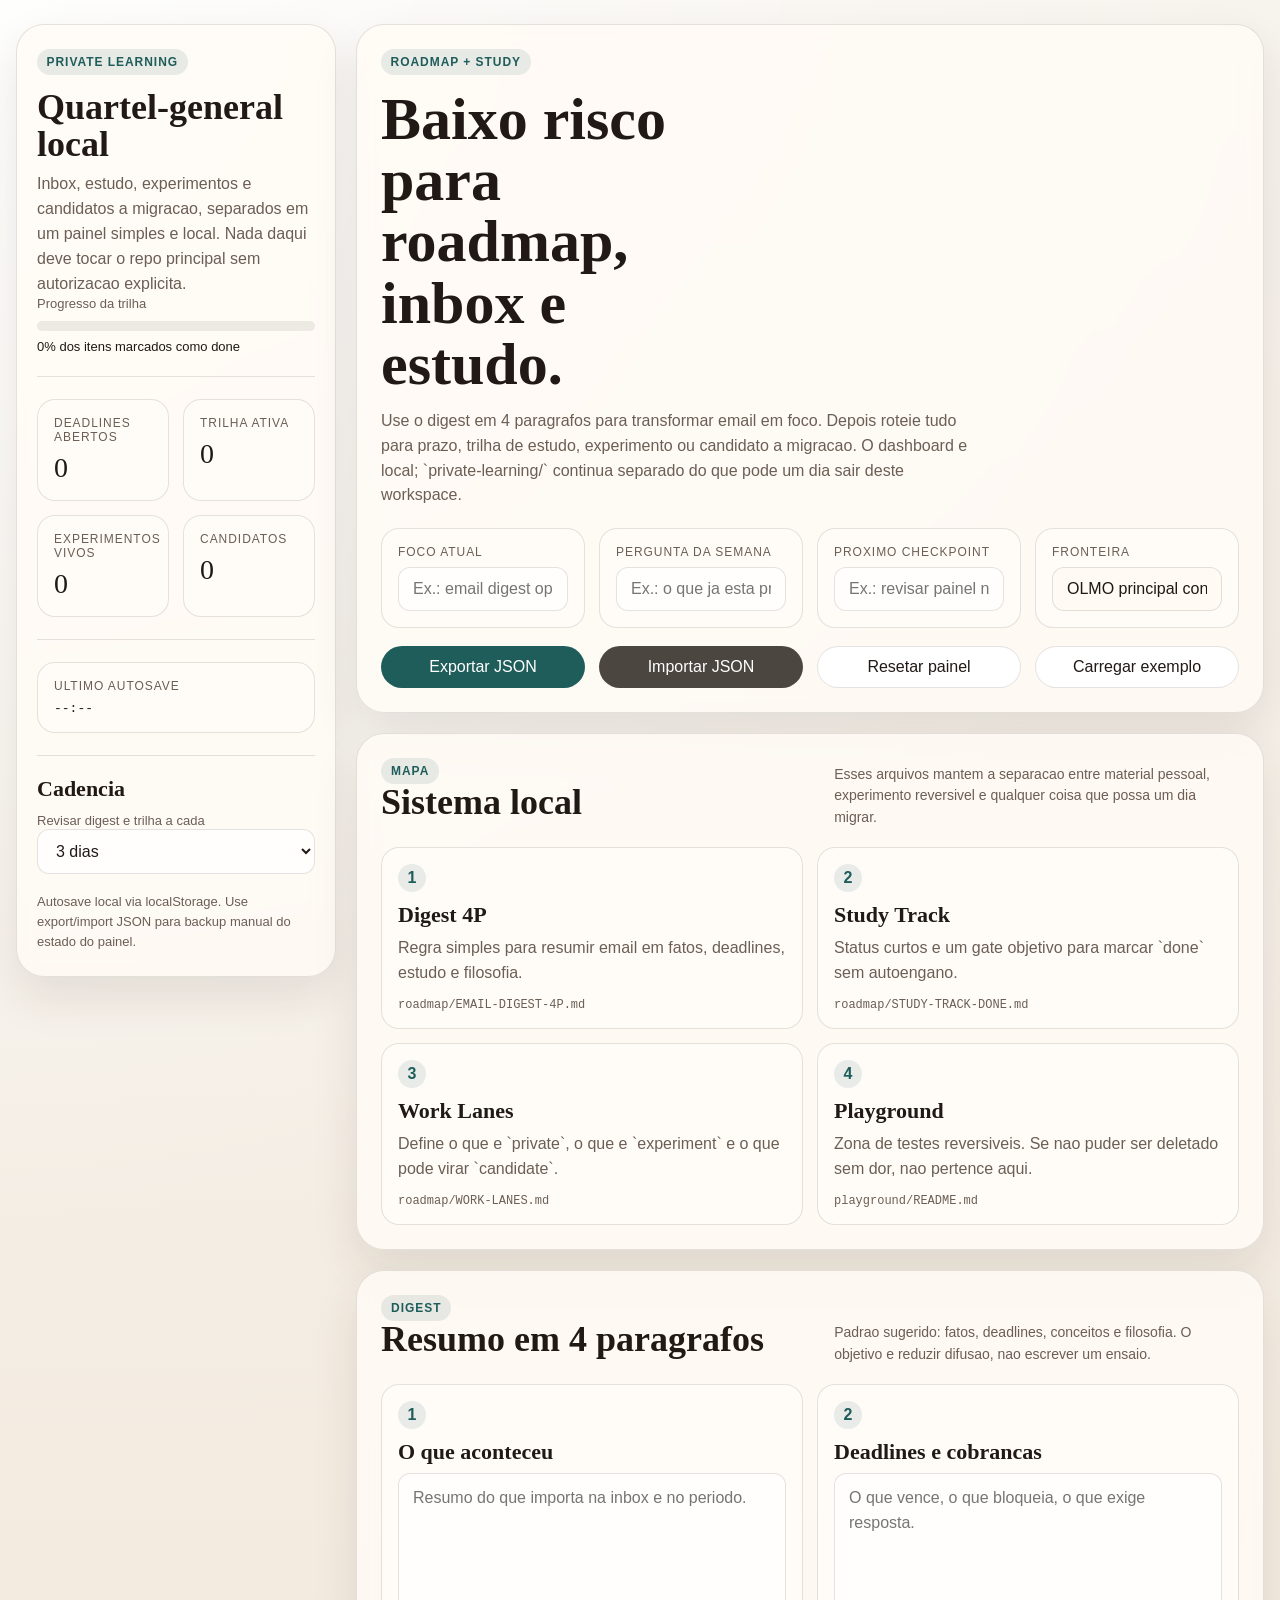
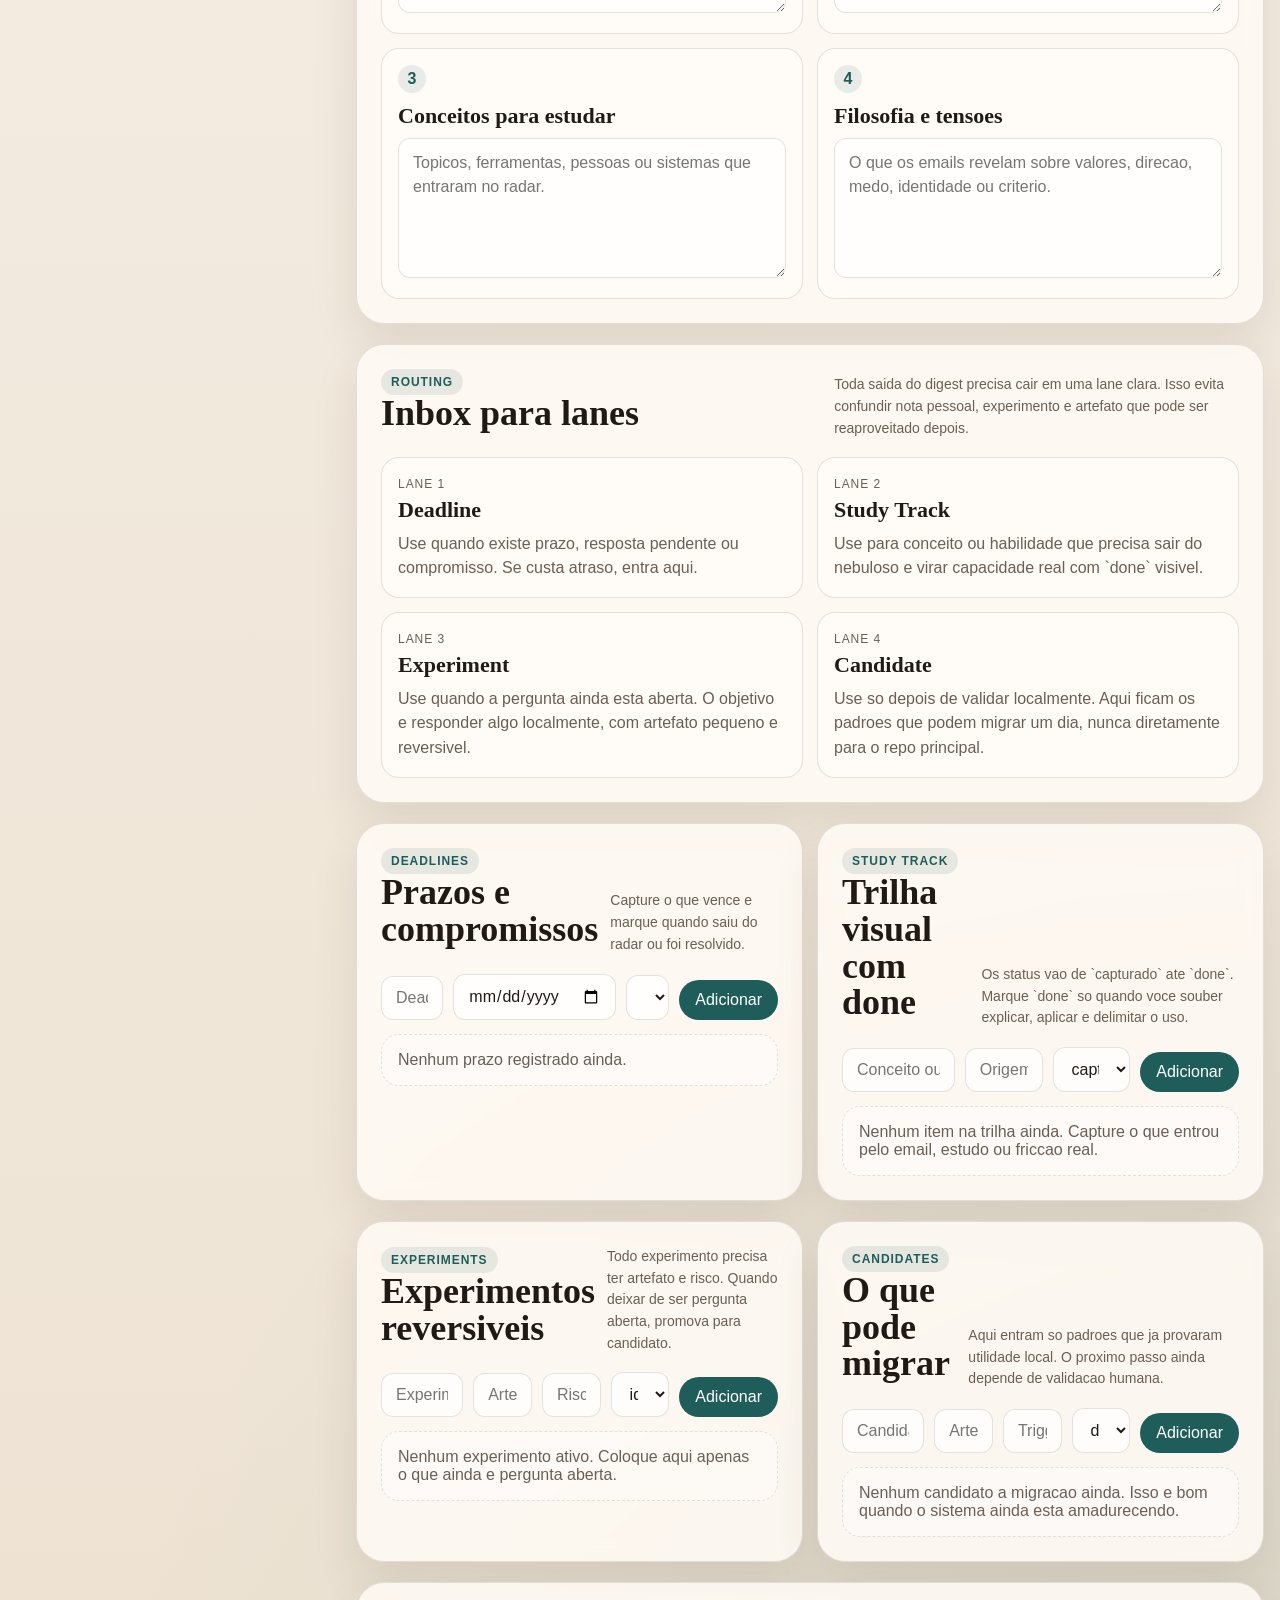
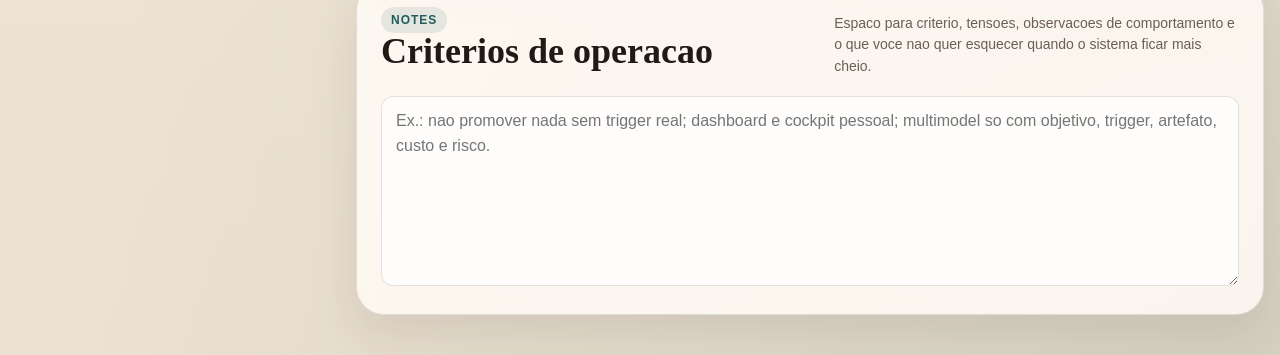
==== private-learning/dashboard.html @ 2dedcef5 "Initialize OLMO_SHADOW baseline" ====
<!doctype html>
<html lang="pt-BR">
<head>
  <meta charset="utf-8">
  <meta name="viewport" content="width=device-width, initial-scale=1">
  <title>OLMO Roadmap HQ</title>
  <style>
    :root {
      --bg: #f4efe7;
      --panel: rgba(255, 251, 245, 0.86);
      --panel-strong: rgba(255, 252, 248, 0.96);
      --ink: #201915;
      --muted: #6b5e55;
      --line: rgba(32, 25, 21, 0.12);
      --accent: #1f5d5b;
      --accent-soft: rgba(31, 93, 91, 0.10);
      --warn: #8a5123;
      --warn-soft: rgba(138, 81, 35, 0.12);
      --safe: #2c6b44;
      --safe-soft: rgba(44, 107, 68, 0.12);
      --night: #30445f;
      --night-soft: rgba(48, 68, 95, 0.12);
      --shadow: 0 20px 45px rgba(56, 41, 30, 0.10);
      --radius-lg: 28px;
      --radius-md: 18px;
      --radius-sm: 12px;
      --display: "Iowan Old Style", "Palatino Linotype", "Book Antiqua", Georgia, serif;
      --body: "Aptos", "Segoe UI Variable", "Trebuchet MS", sans-serif;
      --mono: Consolas, "SFMono-Regular", monospace;
    }

    * { box-sizing: border-box; }

    body {
      margin: 0;
      color: var(--ink);
      font-family: var(--body);
      background:
        radial-gradient(circle at top left, rgba(255, 255, 255, 0.92), transparent 34%),
        radial-gradient(circle at bottom right, rgba(31, 93, 91, 0.12), transparent 32%),
        linear-gradient(180deg, #f7f3ed 0%, #ede1d0 100%);
      min-height: 100vh;
    }

    a {
      color: inherit;
    }

    .shell {
      width: min(1380px, calc(100vw - 32px));
      margin: 24px auto 40px;
      display: grid;
      grid-template-columns: 320px 1fr;
      gap: 20px;
    }

    .panel {
      background: var(--panel);
      backdrop-filter: blur(10px);
      border: 1px solid var(--line);
      border-radius: var(--radius-lg);
      box-shadow: var(--shadow);
    }

    .sidebar {
      padding: 24px 20px;
      position: sticky;
      top: 24px;
      height: fit-content;
    }

    .content {
      display: grid;
      gap: 20px;
    }

    .hero,
    .section {
      padding: 24px;
    }

    .eyebrow {
      display: inline-block;
      padding: 6px 10px;
      border-radius: 999px;
      background: var(--accent-soft);
      color: var(--accent);
      font-size: 12px;
      font-weight: 700;
      letter-spacing: 0.08em;
      text-transform: uppercase;
    }

    h1, h2, h3 {
      margin: 0;
      font-family: var(--display);
      font-weight: 700;
      line-height: 1.02;
    }

    h1 {
      margin-top: 14px;
      font-size: clamp(34px, 6vw, 60px);
      max-width: 12ch;
    }

    h2 {
      font-size: clamp(26px, 4vw, 36px);
      margin-bottom: 8px;
    }

    h3 {
      font-size: 22px;
      margin-bottom: 10px;
    }

    p {
      margin: 0;
      line-height: 1.55;
      color: var(--muted);
    }

    textarea,
    input,
    select,
    button {
      font: inherit;
    }

    textarea,
    input,
    select {
      width: 100%;
      border: 1px solid var(--line);
      background: rgba(255, 255, 255, 0.78);
      border-radius: var(--radius-sm);
      padding: 12px 14px;
      color: var(--ink);
    }

    textarea {
      resize: vertical;
      min-height: 140px;
      line-height: 1.55;
    }

    input[readonly] {
      background: rgba(255, 250, 243, 0.92);
    }

    button {
      border: 0;
      border-radius: 999px;
      padding: 11px 16px;
      cursor: pointer;
      color: white;
      background: var(--accent);
      transition: transform 120ms ease, opacity 120ms ease;
    }

    button:hover,
    .link-card:hover {
      transform: translateY(-1px);
      opacity: 0.97;
    }

    button.secondary {
      background: rgba(32, 25, 21, 0.80);
    }

    button.ghost {
      background: white;
      color: var(--ink);
      border: 1px solid var(--line);
    }

    .hero-grid,
    .stats,
    .toolbar,
    .two-col,
    .digest-grid,
    .link-grid,
    .lane-grid {
      display: grid;
      gap: 14px;
    }

    .hero-grid {
      margin-top: 20px;
      grid-template-columns: repeat(4, minmax(0, 1fr));
    }

    .stats {
      grid-template-columns: repeat(2, minmax(0, 1fr));
    }

    .toolbar {
      grid-template-columns: repeat(4, minmax(0, 1fr));
      margin-top: 18px;
    }

    .two-col {
      grid-template-columns: repeat(2, minmax(0, 1fr));
    }

    .digest-grid,
    .link-grid,
    .lane-grid {
      grid-template-columns: repeat(2, minmax(0, 1fr));
    }

    .section-head {
      display: flex;
      justify-content: space-between;
      align-items: end;
      gap: 12px;
      margin-bottom: 18px;
    }

    .section-note {
      font-size: 14px;
      max-width: 52ch;
    }

    .stat,
    .digest-card,
    .link-card,
    .lane-card,
    .list-card {
      padding: 16px;
      border-radius: var(--radius-md);
      background: var(--panel-strong);
      border: 1px solid var(--line);
    }

    .stat-label {
      display: block;
      font-size: 12px;
      letter-spacing: 0.08em;
      text-transform: uppercase;
      color: var(--muted);
      margin-bottom: 8px;
    }

    .stat-value {
      font-size: 28px;
      font-family: var(--display);
      color: var(--ink);
    }

    .card-index {
      display: inline-block;
      width: 28px;
      height: 28px;
      border-radius: 999px;
      text-align: center;
      line-height: 28px;
      font-weight: 700;
      background: var(--accent-soft);
      color: var(--accent);
      margin-bottom: 12px;
    }

    .kicker {
      display: inline-block;
      font-size: 12px;
      letter-spacing: 0.08em;
      text-transform: uppercase;
      color: var(--muted);
      margin-bottom: 8px;
    }

    .path {
      display: block;
      margin-top: 12px;
      font-family: var(--mono);
      font-size: 12px;
      color: var(--muted);
    }

    .link-card {
      display: block;
      text-decoration: none;
      transition: transform 120ms ease, opacity 120ms ease;
    }

    .form-grid,
    .form-grid-wide {
      display: grid;
      gap: 10px;
      align-items: end;
      margin-bottom: 14px;
    }

    .form-grid {
      grid-template-columns: 1.45fr 1fr 1fr auto;
    }

    .form-grid-wide {
      grid-template-columns: 1.4fr 1fr 1fr 1fr auto;
    }

    .items {
      display: grid;
      gap: 10px;
    }

    .item {
      padding: 14px;
      border: 1px solid var(--line);
      background: rgba(255, 255, 255, 0.82);
      border-radius: var(--radius-md);
      display: grid;
      gap: 10px;
    }

    .item-head {
      display: flex;
      align-items: start;
      justify-content: space-between;
      gap: 12px;
    }

    .item-title {
      font-weight: 700;
      color: var(--ink);
    }

    .pill {
      display: inline-flex;
      align-items: center;
      gap: 6px;
      padding: 6px 10px;
      border-radius: 999px;
      font-size: 12px;
      font-weight: 700;
    }

    .pill.warn { color: var(--warn); background: var(--warn-soft); }
    .pill.safe { color: var(--safe); background: var(--safe-soft); }
    .pill.accent { color: var(--accent); background: var(--accent-soft); }
    .pill.night { color: var(--night); background: var(--night-soft); }

    .muted {
      color: var(--muted);
      font-size: 14px;
    }

    .mono {
      font-family: var(--mono);
      font-size: 13px;
    }

    .small {
      font-size: 13px;
    }

    .progress-bar {
      width: 100%;
      height: 10px;
      background: rgba(32, 25, 21, 0.08);
      border-radius: 999px;
      overflow: hidden;
      margin: 10px 0 8px;
    }

    .progress-fill {
      height: 100%;
      background: linear-gradient(90deg, #1f5d5b 0%, #5e8d88 100%);
      border-radius: 999px;
      width: 0;
      transition: width 220ms ease;
    }

    .sidebar-block + .sidebar-block {
      margin-top: 22px;
      padding-top: 22px;
      border-top: 1px solid var(--line);
    }

    .empty {
      padding: 16px;
      border: 1px dashed var(--line);
      border-radius: var(--radius-md);
      color: var(--muted);
      background: rgba(255, 255, 255, 0.44);
    }

    .footer-note {
      margin-top: 18px;
      font-size: 13px;
      color: var(--muted);
    }

    @media (max-width: 1140px) {
      .shell,
      .two-col,
      .hero-grid,
      .digest-grid,
      .link-grid,
      .lane-grid {
        grid-template-columns: 1fr;
      }

      .sidebar {
        position: static;
      }
    }

    @media (max-width: 880px) {
      .toolbar,
      .form-grid,
      .form-grid-wide,
      .stats {
        grid-template-columns: 1fr;
      }
    }
  </style>
</head>
<body>
  <div class="shell">
    <aside class="panel sidebar">
      <span class="eyebrow">Private Learning</span>
      <h2 style="margin-top: 14px;">Quartel-general local</h2>
      <p style="margin-top: 10px;">
        Inbox, estudo, experimentos e candidatos a migracao, separados em um painel simples e local. Nada daqui deve tocar o repo principal sem autorizacao explicita.
      </p>

      <div class="sidebar-block">
        <div class="small muted">Progresso da trilha</div>
        <div class="progress-bar">
          <div id="studyProgress" class="progress-fill"></div>
        </div>
        <div id="studyProgressLabel" class="small">0% dos itens marcados como done</div>
      </div>

      <div class="sidebar-block stats">
        <div class="stat">
          <span class="stat-label">Deadlines abertos</span>
          <div id="deadlineOpenCount" class="stat-value">0</div>
        </div>
        <div class="stat">
          <span class="stat-label">Trilha ativa</span>
          <div id="studyOpenCount" class="stat-value">0</div>
        </div>
        <div class="stat">
          <span class="stat-label">Experimentos vivos</span>
          <div id="experimentCount" class="stat-value">0</div>
        </div>
        <div class="stat">
          <span class="stat-label">Candidatos</span>
          <div id="candidateCount" class="stat-value">0</div>
        </div>
      </div>

      <div class="sidebar-block">
        <div class="stat">
          <span class="stat-label">Ultimo autosave</span>
          <div id="lastSaved" class="mono">--:--</div>
        </div>
      </div>

      <div class="sidebar-block">
        <h3>Cadencia</h3>
        <label class="small muted" for="reviewCadence">Revisar digest e trilha a cada</label>
        <select id="reviewCadence">
          <option value="2">2 dias</option>
          <option value="3">3 dias</option>
          <option value="7">7 dias</option>
          <option value="14">14 dias</option>
        </select>
        <p class="footer-note">
          Autosave local via localStorage. Use export/import JSON para backup manual do estado do painel.
        </p>
      </div>
    </aside>

    <main class="content">
      <section class="panel hero">
        <span class="eyebrow">Roadmap + Study</span>
        <h1>Baixo risco para roadmap, inbox e estudo.</h1>
        <p style="margin-top: 14px; max-width: 66ch;">
          Use o digest em 4 paragrafos para transformar email em foco. Depois roteie tudo para prazo, trilha de estudo, experimento ou candidato a migracao. O dashboard e local; `private-learning/` continua separado do que pode um dia sair deste workspace.
        </p>

        <div class="hero-grid">
          <div class="stat">
            <span class="stat-label">Foco atual</span>
            <input id="focus" type="text" placeholder="Ex.: email digest operacional com baixo risco">
          </div>
          <div class="stat">
            <span class="stat-label">Pergunta da semana</span>
            <input id="weeklyQuestion" type="text" placeholder="Ex.: o que ja esta pronto para virar candidato?">
          </div>
          <div class="stat">
            <span class="stat-label">Proximo checkpoint</span>
            <input id="checkpoint" type="text" placeholder="Ex.: revisar painel na sexta 09:00">
          </div>
          <div class="stat">
            <span class="stat-label">Fronteira</span>
            <input value="OLMO principal continua intocado" readonly>
          </div>
        </div>

        <div class="toolbar">
          <button id="exportBtn" type="button">Exportar JSON</button>
          <button id="importBtn" class="secondary" type="button">Importar JSON</button>
          <button id="resetBtn" class="ghost" type="button">Resetar painel</button>
          <button id="sampleBtn" class="ghost" type="button">Carregar exemplo</button>
        </div>
        <input id="importFile" type="file" accept="application/json" hidden>
      </section>

      <section class="panel section">
        <div class="section-head">
          <div>
            <span class="eyebrow">Mapa</span>
            <h2>Sistema local</h2>
          </div>
          <p class="section-note">Esses arquivos mantem a separacao entre material pessoal, experimento reversivel e qualquer coisa que possa um dia migrar.</p>
        </div>

        <div class="link-grid">
          <a class="link-card" href="../roadmap/EMAIL-DIGEST-4P.md">
            <span class="card-index">1</span>
            <h3>Digest 4P</h3>
            <p>Regra simples para resumir email em fatos, deadlines, estudo e filosofia.</p>
            <span class="path">roadmap/EMAIL-DIGEST-4P.md</span>
          </a>
          <a class="link-card" href="../roadmap/STUDY-TRACK-DONE.md">
            <span class="card-index">2</span>
            <h3>Study Track</h3>
            <p>Status curtos e um gate objetivo para marcar `done` sem autoengano.</p>
            <span class="path">roadmap/STUDY-TRACK-DONE.md</span>
          </a>
          <a class="link-card" href="../roadmap/WORK-LANES.md">
            <span class="card-index">3</span>
            <h3>Work Lanes</h3>
            <p>Define o que e `private`, o que e `experiment` e o que pode virar `candidate`.</p>
            <span class="path">roadmap/WORK-LANES.md</span>
          </a>
          <a class="link-card" href="../playground/README.md">
            <span class="card-index">4</span>
            <h3>Playground</h3>
            <p>Zona de testes reversiveis. Se nao puder ser deletado sem dor, nao pertence aqui.</p>
            <span class="path">playground/README.md</span>
          </a>
        </div>
      </section>

      <section class="panel section">
        <div class="section-head">
          <div>
            <span class="eyebrow">Digest</span>
            <h2>Resumo em 4 paragrafos</h2>
          </div>
          <p class="section-note">Padrao sugerido: fatos, deadlines, conceitos e filosofia. O objetivo e reduzir difusao, nao escrever um ensaio.</p>
        </div>

        <div class="digest-grid">
          <div class="digest-card">
            <div class="card-index">1</div>
            <h3>O que aconteceu</h3>
            <textarea id="digest1" placeholder="Resumo do que importa na inbox e no periodo."></textarea>
          </div>
          <div class="digest-card">
            <div class="card-index">2</div>
            <h3>Deadlines e cobrancas</h3>
            <textarea id="digest2" placeholder="O que vence, o que bloqueia, o que exige resposta."></textarea>
          </div>
          <div class="digest-card">
            <div class="card-index">3</div>
            <h3>Conceitos para estudar</h3>
            <textarea id="digest3" placeholder="Topicos, ferramentas, pessoas ou sistemas que entraram no radar."></textarea>
          </div>
          <div class="digest-card">
            <div class="card-index">4</div>
            <h3>Filosofia e tensoes</h3>
            <textarea id="digest4" placeholder="O que os emails revelam sobre valores, direcao, medo, identidade ou criterio."></textarea>
          </div>
        </div>
      </section>

      <section class="panel section">
        <div class="section-head">
          <div>
            <span class="eyebrow">Routing</span>
            <h2>Inbox para lanes</h2>
          </div>
          <p class="section-note">Toda saida do digest precisa cair em uma lane clara. Isso evita confundir nota pessoal, experimento e artefato que pode ser reaproveitado depois.</p>
        </div>

        <div class="lane-grid">
          <article class="lane-card">
            <span class="kicker">Lane 1</span>
            <h3>Deadline</h3>
            <p>Use quando existe prazo, resposta pendente ou compromisso. Se custa atraso, entra aqui.</p>
          </article>
          <article class="lane-card">
            <span class="kicker">Lane 2</span>
            <h3>Study Track</h3>
            <p>Use para conceito ou habilidade que precisa sair do nebuloso e virar capacidade real com `done` visivel.</p>
          </article>
          <article class="lane-card">
            <span class="kicker">Lane 3</span>
            <h3>Experiment</h3>
            <p>Use quando a pergunta ainda esta aberta. O objetivo e responder algo localmente, com artefato pequeno e reversivel.</p>
          </article>
          <article class="lane-card">
            <span class="kicker">Lane 4</span>
            <h3>Candidate</h3>
            <p>Use so depois de validar localmente. Aqui ficam os padroes que podem migrar um dia, nunca diretamente para o repo principal.</p>
          </article>
        </div>
      </section>

      <section class="two-col">
        <section class="panel section">
          <div class="section-head">
            <div>
              <span class="eyebrow">Deadlines</span>
              <h2>Prazos e compromissos</h2>
            </div>
            <p class="section-note">Capture o que vence e marque quando saiu do radar ou foi resolvido.</p>
          </div>

          <div class="form-grid">
            <input id="deadlineTitle" type="text" placeholder="Deadline ou pendencia">
            <input id="deadlineDue" type="date">
            <select id="deadlineStatus">
              <option value="open">aberto</option>
              <option value="waiting">esperando</option>
              <option value="done">feito</option>
            </select>
            <button id="addDeadlineBtn" type="button">Adicionar</button>
          </div>

          <div id="deadlineList" class="items"></div>
        </section>

        <section class="panel section">
          <div class="section-head">
            <div>
              <span class="eyebrow">Study Track</span>
              <h2>Trilha visual com done</h2>
            </div>
            <p class="section-note">Os status vao de `capturado` ate `done`. Marque `done` so quando voce souber explicar, aplicar e delimitar o uso.</p>
          </div>

          <div class="form-grid">
            <input id="studyTitle" type="text" placeholder="Conceito ou habilidade">
            <input id="studySource" type="text" placeholder="Origem: email, doc, conversa">
            <select id="studyStatus">
              <option value="capturado">capturado</option>
              <option value="em-estudo">em estudo</option>
              <option value="aplicando">aplicando</option>
              <option value="done">done</option>
            </select>
            <button id="addStudyBtn" type="button">Adicionar</button>
          </div>

          <div id="studyList" class="items"></div>
        </section>
      </section>

      <section class="two-col">
        <section class="panel section">
          <div class="section-head">
            <div>
              <span class="eyebrow">Experiments</span>
              <h2>Experimentos reversiveis</h2>
            </div>
            <p class="section-note">Todo experimento precisa ter artefato e risco. Quando deixar de ser pergunta aberta, promova para candidato.</p>
          </div>

          <div class="form-grid-wide">
            <input id="experimentTitle" type="text" placeholder="Experimento">
            <input id="experimentArtifact" type="text" placeholder="Artefato esperado">
            <input id="experimentRisk" type="text" placeholder="Risco ou blast radius">
            <select id="experimentStatus">
              <option value="idea">ideia</option>
              <option value="running">rodando</option>
              <option value="stopped">parado</option>
            </select>
            <button id="addExperimentBtn" type="button">Adicionar</button>
          </div>

          <div id="experimentList" class="items"></div>
        </section>

        <section class="panel section">
          <div class="section-head">
            <div>
              <span class="eyebrow">Candidates</span>
              <h2>O que pode migrar</h2>
            </div>
            <p class="section-note">Aqui entram so padroes que ja provaram utilidade local. O proximo passo ainda depende de validacao humana.</p>
          </div>

          <div class="form-grid-wide">
            <input id="candidateTitle" type="text" placeholder="Candidato">
            <input id="candidateArtifact" type="text" placeholder="Artefato">
            <input id="candidateTrigger" type="text" placeholder="Trigger minimo">
            <select id="candidateStatus">
              <option value="draft">draft</option>
              <option value="validated">validado</option>
              <option value="ready">pronto para discutir</option>
            </select>
            <button id="addCandidateBtn" type="button">Adicionar</button>
          </div>

          <div id="candidateList" class="items"></div>
        </section>
      </section>

      <section class="panel section">
        <div class="section-head">
          <div>
            <span class="eyebrow">Notes</span>
            <h2>Criterios de operacao</h2>
          </div>
          <p class="section-note">Espaco para criterio, tensoes, observacoes de comportamento e o que voce nao quer esquecer quando o sistema ficar mais cheio.</p>
        </div>
        <textarea id="philosophyNotes" style="min-height: 190px;" placeholder="Ex.: nao promover nada sem trigger real; dashboard e cockpit pessoal; multimodel so com objetivo, trigger, artefato, custo e risco."></textarea>
      </section>
    </main>
  </div>

  <script>
    const STORAGE_KEY = 'olmo-roadmap-private-learning-v2';

    const defaultState = {
      focus: '',
      weeklyQuestion: '',
      checkpoint: '',
      reviewCadence: '3',
      digest1: '',
      digest2: '',
      digest3: '',
      digest4: '',
      philosophyNotes: '',
      deadlines: [],
      studyItems: [],
      experiments: [],
      migrationCandidates: [],
      lastSaved: null
    };

    const state = loadState();

    const refs = {
      focus: document.getElementById('focus'),
      weeklyQuestion: document.getElementById('weeklyQuestion'),
      checkpoint: document.getElementById('checkpoint'),
      reviewCadence: document.getElementById('reviewCadence'),
      digest1: document.getElementById('digest1'),
      digest2: document.getElementById('digest2'),
      digest3: document.getElementById('digest3'),
      digest4: document.getElementById('digest4'),
      philosophyNotes: document.getElementById('philosophyNotes'),
      deadlineList: document.getElementById('deadlineList'),
      studyList: document.getElementById('studyList'),
      experimentList: document.getElementById('experimentList'),
      candidateList: document.getElementById('candidateList'),
      deadlineOpenCount: document.getElementById('deadlineOpenCount'),
      studyOpenCount: document.getElementById('studyOpenCount'),
      experimentCount: document.getElementById('experimentCount'),
      candidateCount: document.getElementById('candidateCount'),
      lastSaved: document.getElementById('lastSaved'),
      studyProgress: document.getElementById('studyProgress'),
      studyProgressLabel: document.getElementById('studyProgressLabel'),
      importFile: document.getElementById('importFile')
    };

    hydrateInputs();
    renderAll();
    bindInputs();

    document.getElementById('addDeadlineBtn').addEventListener('click', addDeadline);
    document.getElementById('addStudyBtn').addEventListener('click', addStudyItem);
    document.getElementById('addExperimentBtn').addEventListener('click', addExperiment);
    document.getElementById('addCandidateBtn').addEventListener('click', addCandidate);
    document.getElementById('exportBtn').addEventListener('click', exportState);
    document.getElementById('importBtn').addEventListener('click', () => refs.importFile.click());
    document.getElementById('resetBtn').addEventListener('click', resetState);
    document.getElementById('sampleBtn').addEventListener('click', loadSample);
    refs.importFile.addEventListener('change', importState);

    function loadState() {
      try {
        const raw = localStorage.getItem(STORAGE_KEY);
        if (!raw) return structuredClone(defaultState);
        return { ...structuredClone(defaultState), ...JSON.parse(raw) };
      } catch {
        return structuredClone(defaultState);
      }
    }

    function hydrateInputs() {
      refs.focus.value = state.focus;
      refs.weeklyQuestion.value = state.weeklyQuestion;
      refs.checkpoint.value = state.checkpoint;
      refs.reviewCadence.value = state.reviewCadence;
      refs.digest1.value = state.digest1;
      refs.digest2.value = state.digest2;
      refs.digest3.value = state.digest3;
      refs.digest4.value = state.digest4;
      refs.philosophyNotes.value = state.philosophyNotes;
    }

    function bindInputs() {
      [
        'focus',
        'weeklyQuestion',
        'checkpoint',
        'reviewCadence',
        'digest1',
        'digest2',
        'digest3',
        'digest4',
        'philosophyNotes'
      ].forEach((key) => {
        refs[key].addEventListener('input', () => {
          state[key] = refs[key].value;
          saveState();
        });
      });
    }

    function saveState() {
      state.lastSaved = new Date().toISOString();
      localStorage.setItem(STORAGE_KEY, JSON.stringify(state));
      renderStats();
    }

    function renderAll() {
      renderDeadlines();
      renderStudyItems();
      renderExperiments();
      renderCandidates();
      renderStats();
    }

    function renderDeadlines() {
      const container = refs.deadlineList;
      container.innerHTML = '';

      if (!state.deadlines.length) {
        container.innerHTML = '<div class="empty">Nenhum prazo registrado ainda.</div>';
        return;
      }

      state.deadlines
        .slice()
        .sort((a, b) => (a.due || '').localeCompare(b.due || ''))
        .forEach((item) => {
          const card = document.createElement('article');
          card.className = 'item';
          card.innerHTML = `
            <div class="item-head">
              <div>
                <div class="item-title">${escapeHtml(item.title)}</div>
                <div class="muted">${item.due ? 'Vence em ' + formatDate(item.due) : 'Sem data definida'}</div>
              </div>
              <span class="pill ${pillToneForDeadline(item.status)}">${deadlineLabel(item.status)}</span>
            </div>
            <div class="toolbar" style="grid-template-columns: repeat(4, minmax(0, 1fr)); margin-top: 0;">
              <button type="button" class="ghost" data-action="set-open" data-id="${item.id}">Aberto</button>
              <button type="button" class="ghost" data-action="set-waiting" data-id="${item.id}">Esperando</button>
              <button type="button" class="ghost" data-action="set-done" data-id="${item.id}">Feito</button>
              <button type="button" class="secondary" data-action="delete" data-id="${item.id}">Remover</button>
            </div>
          `;
          container.appendChild(card);
        });

      bindDeadlineActions();
    }

    function renderStudyItems() {
      const container = refs.studyList;
      container.innerHTML = '';

      if (!state.studyItems.length) {
        container.innerHTML = '<div class="empty">Nenhum item na trilha ainda. Capture o que entrou pelo email, estudo ou friccao real.</div>';
        return;
      }

      state.studyItems
        .slice()
        .sort((a, b) => studyRank(a.status) - studyRank(b.status))
        .forEach((item) => {
          const card = document.createElement('article');
          card.className = 'item';
          card.innerHTML = `
            <div class="item-head">
              <div>
                <div class="item-title">${escapeHtml(item.title)}</div>
                <div class="muted">${item.source ? escapeHtml(item.source) : 'Sem origem registrada'}</div>
              </div>
              <span class="pill ${pillToneForStudy(item.status)}">${studyLabel(item.status)}</span>
            </div>
            <div class="toolbar" style="grid-template-columns: repeat(5, minmax(0, 1fr)); margin-top: 0;">
              <button type="button" class="ghost" data-action="set-capturado" data-id="${item.id}">Capturado</button>
              <button type="button" class="ghost" data-action="set-em-estudo" data-id="${item.id}">Estudo</button>
              <button type="button" class="ghost" data-action="set-aplicando" data-id="${item.id}">Aplicando</button>
              <button type="button" class="ghost" data-action="set-done" data-id="${item.id}">Done</button>
              <button type="button" class="secondary" data-action="delete" data-id="${item.id}">Remover</button>
            </div>
          `;
          container.appendChild(card);
        });

      bindStudyActions();
    }

    function renderExperiments() {
      const container = refs.experimentList;
      container.innerHTML = '';

      if (!state.experiments.length) {
        container.innerHTML = '<div class="empty">Nenhum experimento ativo. Coloque aqui apenas o que ainda e pergunta aberta.</div>';
        return;
      }

      state.experiments.forEach((item) => {
        const card = document.createElement('article');
        card.className = 'item';
        card.innerHTML = `
          <div class="item-head">
            <div>
              <div class="item-title">${escapeHtml(item.title)}</div>
              <div class="muted">Artefato: ${item.artifact ? escapeHtml(item.artifact) : 'nao definido'} | Risco: ${item.risk ? escapeHtml(item.risk) : 'nao definido'}</div>
            </div>
            <span class="pill ${pillToneForExperiment(item.status)}">${experimentLabel(item.status)}</span>
          </div>
          <div class="toolbar" style="grid-template-columns: repeat(5, minmax(0, 1fr)); margin-top: 0;">
            <button type="button" class="ghost" data-action="set-idea" data-id="${item.id}">Ideia</button>
            <button type="button" class="ghost" data-action="set-running" data-id="${item.id}">Rodando</button>
            <button type="button" class="ghost" data-action="set-stopped" data-id="${item.id}">Parado</button>
            <button type="button" class="ghost" data-action="promote" data-id="${item.id}">Promover</button>
            <button type="button" class="secondary" data-action="delete" data-id="${item.id}">Remover</button>
          </div>
        `;
        container.appendChild(card);
      });

      bindExperimentActions();
    }

    function renderCandidates() {
      const container = refs.candidateList;
      container.innerHTML = '';

      if (!state.migrationCandidates.length) {
        container.innerHTML = '<div class="empty">Nenhum candidato a migracao ainda. Isso e bom quando o sistema ainda esta amadurecendo.</div>';
        return;
      }

      state.migrationCandidates.forEach((item) => {
        const card = document.createElement('article');
        card.className = 'item';
        card.innerHTML = `
          <div class="item-head">
            <div>
              <div class="item-title">${escapeHtml(item.title)}</div>
              <div class="muted">Artefato: ${item.artifact ? escapeHtml(item.artifact) : 'nao definido'} | Trigger: ${item.trigger ? escapeHtml(item.trigger) : 'nao definido'}</div>
            </div>
            <span class="pill ${pillToneForCandidate(item.status)}">${candidateLabel(item.status)}</span>
          </div>
          <div class="toolbar" style="grid-template-columns: repeat(4, minmax(0, 1fr)); margin-top: 0;">
            <button type="button" class="ghost" data-action="set-draft" data-id="${item.id}">Draft</button>
            <button type="button" class="ghost" data-action="set-validated" data-id="${item.id}">Validado</button>
            <button type="button" class="ghost" data-action="set-ready" data-id="${item.id}">Pronto</button>
            <button type="button" class="secondary" data-action="delete" data-id="${item.id}">Remover</button>
          </div>
        `;
        container.appendChild(card);
      });

      bindCandidateActions();
    }

    function bindDeadlineActions() {
      refs.deadlineList.querySelectorAll('button[data-id]').forEach((button) => {
        button.addEventListener('click', () => {
          const { action, id } = button.dataset;
          const item = state.deadlines.find((deadline) => deadline.id === id);
          if (!item) return;

          if (action === 'delete') {
            state.deadlines = state.deadlines.filter((deadline) => deadline.id !== id);
          } else if (action === 'set-open') {
            item.status = 'open';
          } else if (action === 'set-waiting') {
            item.status = 'waiting';
          } else if (action === 'set-done') {
            item.status = 'done';
          }

          saveState();
          renderDeadlines();
        });
      });
    }

    function bindStudyActions() {
      refs.studyList.querySelectorAll('button[data-id]').forEach((button) => {
        button.addEventListener('click', () => {
          const { action, id } = button.dataset;
          const item = state.studyItems.find((studyItem) => studyItem.id === id);
          if (!item) return;

          if (action === 'delete') {
            state.studyItems = state.studyItems.filter((studyItem) => studyItem.id !== id);
          } else if (action === 'set-capturado') {
            item.status = 'capturado';
          } else if (action === 'set-em-estudo') {
            item.status = 'em-estudo';
          } else if (action === 'set-aplicando') {
            item.status = 'aplicando';
          } else if (action === 'set-done') {
            item.status = 'done';
          }

          saveState();
          renderStudyItems();
        });
      });
    }

    function bindExperimentActions() {
      refs.experimentList.querySelectorAll('button[data-id]').forEach((button) => {
        button.addEventListener('click', () => {
          const { action, id } = button.dataset;
          const item = state.experiments.find((experiment) => experiment.id === id);
          if (!item) return;

          if (action === 'delete') {
            state.experiments = state.experiments.filter((experiment) => experiment.id !== id);
          } else if (action === 'set-idea') {
            item.status = 'idea';
          } else if (action === 'set-running') {
            item.status = 'running';
          } else if (action === 'set-stopped') {
            item.status = 'stopped';
          } else if (action === 'promote') {
            state.migrationCandidates.unshift({
              id: crypto.randomUUID(),
              title: item.title,
              artifact: item.artifact,
              trigger: `Validar utilidade local do experimento: ${item.title}`,
              status: 'draft'
            });
            item.status = 'stopped';
          }

          saveState();
          renderExperiments();
          renderCandidates();
        });
      });
    }

    function bindCandidateActions() {
      refs.candidateList.querySelectorAll('button[data-id]').forEach((button) => {
        button.addEventListener('click', () => {
          const { action, id } = button.dataset;
          const item = state.migrationCandidates.find((candidate) => candidate.id === id);
          if (!item) return;

          if (action === 'delete') {
            state.migrationCandidates = state.migrationCandidates.filter((candidate) => candidate.id !== id);
          } else if (action === 'set-draft') {
            item.status = 'draft';
          } else if (action === 'set-validated') {
            item.status = 'validated';
          } else if (action === 'set-ready') {
            item.status = 'ready';
          }

          saveState();
          renderCandidates();
        });
      });
    }

    function addDeadline() {
      const titleEl = document.getElementById('deadlineTitle');
      const dueEl = document.getElementById('deadlineDue');
      const statusEl = document.getElementById('deadlineStatus');
      const title = titleEl.value.trim();
      if (!title) return;

      state.deadlines.push({
        id: crypto.randomUUID(),
        title,
        due: dueEl.value,
        status: statusEl.value
      });

      titleEl.value = '';
      dueEl.value = '';
      statusEl.value = 'open';
      saveState();
      renderDeadlines();
    }

    function addStudyItem() {
      const titleEl = document.getElementById('studyTitle');
      const sourceEl = document.getElementById('studySource');
      const statusEl = document.getElementById('studyStatus');
      const title = titleEl.value.trim();
      if (!title) return;

      state.studyItems.push({
        id: crypto.randomUUID(),
        title,
        source: sourceEl.value.trim(),
        status: statusEl.value
      });

      titleEl.value = '';
      sourceEl.value = '';
      statusEl.value = 'capturado';
      saveState();
      renderStudyItems();
    }

    function addExperiment() {
      const titleEl = document.getElementById('experimentTitle');
      const artifactEl = document.getElementById('experimentArtifact');
      const riskEl = document.getElementById('experimentRisk');
      const statusEl = document.getElementById('experimentStatus');
      const title = titleEl.value.trim();
      if (!title) return;

      state.experiments.push({
        id: crypto.randomUUID(),
        title,
        artifact: artifactEl.value.trim(),
        risk: riskEl.value.trim(),
        status: statusEl.value
      });

      titleEl.value = '';
      artifactEl.value = '';
      riskEl.value = '';
      statusEl.value = 'idea';
      saveState();
      renderExperiments();
    }

    function addCandidate() {
      const titleEl = document.getElementById('candidateTitle');
      const artifactEl = document.getElementById('candidateArtifact');
      const triggerEl = document.getElementById('candidateTrigger');
      const statusEl = document.getElementById('candidateStatus');
      const title = titleEl.value.trim();
      if (!title) return;

      state.migrationCandidates.push({
        id: crypto.randomUUID(),
        title,
        artifact: artifactEl.value.trim(),
        trigger: triggerEl.value.trim(),
        status: statusEl.value
      });

      titleEl.value = '';
      artifactEl.value = '';
      triggerEl.value = '';
      statusEl.value = 'draft';
      saveState();
      renderCandidates();
    }

    function renderStats() {
      const openDeadlines = state.deadlines.filter((item) => item.status !== 'done').length;
      const openStudy = state.studyItems.filter((item) => item.status !== 'done').length;
      const doneStudy = state.studyItems.filter((item) => item.status === 'done').length;
      const activeExperiments = state.experiments.filter((item) => item.status !== 'stopped').length;
      const studyPct = state.studyItems.length ? Math.round((doneStudy / state.studyItems.length) * 100) : 0;

      refs.deadlineOpenCount.textContent = String(openDeadlines);
      refs.studyOpenCount.textContent = String(openStudy);
      refs.experimentCount.textContent = String(activeExperiments);
      refs.candidateCount.textContent = String(state.migrationCandidates.length);
      refs.lastSaved.textContent = state.lastSaved ? new Date(state.lastSaved).toLocaleString('pt-BR') : '--:--';
      refs.studyProgress.style.width = studyPct + '%';
      refs.studyProgressLabel.textContent = `${studyPct}% dos itens marcados como done`;
    }

    function exportState() {
      const blob = new Blob([JSON.stringify(state, null, 2)], { type: 'application/json' });
      const url = URL.createObjectURL(blob);
      const link = document.createElement('a');
      link.href = url;
      link.download = 'private-learning-export.json';
      link.click();
      URL.revokeObjectURL(url);
    }

    async function importState(event) {
      const file = event.target.files?.[0];
      if (!file) return;
      try {
        const imported = JSON.parse(await file.text());
        Object.assign(state, structuredClone(defaultState), imported);
        hydrateInputs();
        saveState();
        renderAll();
      } catch {
        alert('Nao consegui importar esse JSON.');
      } finally {
        event.target.value = '';
      }
    }

    function resetState() {
      if (!confirm('Resetar o painel e limpar o autosave local?')) return;
      Object.assign(state, structuredClone(defaultState));
      hydrateInputs();
      saveState();
      renderAll();
    }

    function loadSample() {
      Object.assign(state, structuredClone(defaultState), {
        focus: 'Sistema de digest e estudo sem contaminar o repo principal',
        weeklyQuestion: 'O que ja esta maduro para ser candidato, e o que ainda e so experimento?',
        checkpoint: 'Revisar digest, trilha e lanes na sexta 09:00',
        digest1: 'A inbox esta apontando para dois eixos reais: organizar o sistema de digest e tornar visivel a trilha de estudo com artefatos simples. O objetivo aqui nao e automacao pelo brilho, e sim clareza operacional.',
        digest2: 'Os prazos mais importantes sao os que bloqueiam criterio: separar o que e pessoal do que pode migrar, manter o dashboard local em private-learning e nao deixar itens sem destino. Qualquer pressa para tocar o repo principal deve ser tratada como risco.',
        digest3: 'Conceitos quentes: digest em 4 paragrafos, study track com done gate, experimento reversivel, trigger de migracao, blast radius pequeno e diferenca entre cockpit pessoal e artefato reaproveitavel.',
        digest4: 'A camada filosofica gira em torno de autonomia com prudencia: usar o modelo para estruturar, nao para terceirizar criterio. Se o item ainda nao tem trigger, artefato e risco, ele ainda nao pode sair do laboratorio.',
        philosophyNotes: 'Principio guia: clareza antes de throughput. O dashboard e local, playground e descartavel, e qualquer coisa que pareca migravel precisa provar utilidade aqui antes de virar conversa sobre OLMO.',
        deadlines: [
          { id: crypto.randomUUID(), title: 'Definir cadencia do digest de email', due: '', status: 'open' },
          { id: crypto.randomUUID(), title: 'Revisar o painel local no fim da semana', due: '', status: 'waiting' }
        ],
        studyItems: [
          { id: crypto.randomUUID(), title: 'Digest em 4 paragrafos', source: 'email + operacao', status: 'aplicando' },
          { id: crypto.randomUUID(), title: 'Done gate para trilha de estudo', source: 'roadmap', status: 'em-estudo' },
          { id: crypto.randomUUID(), title: 'Separacao entre cockpit e candidato', source: 'governanca local', status: 'capturado' }
        ],
        experiments: [
          { id: crypto.randomUUID(), title: 'Template de import/export do painel', artifact: 'JSON local', risk: 'baixo', status: 'running' },
          { id: crypto.randomUUID(), title: 'Promocao de experimento para candidato', artifact: 'registro no dashboard', risk: 'baixo', status: 'idea' }
        ],
        migrationCandidates: [
          { id: crypto.randomUUID(), title: 'Framework de digest 4P', artifact: 'roadmap/EMAIL-DIGEST-4P.md', trigger: '3 ciclos uteis seguidos', status: 'draft' },
          { id: crypto.randomUUID(), title: 'Done gate de estudo', artifact: 'roadmap/STUDY-TRACK-DONE.md', trigger: 'reducao visivel de retrabalho', status: 'validated' }
        ]
      });

      hydrateInputs();
      saveState();
      renderAll();
    }

    function studyRank(status) {
      if (status === 'capturado') return 0;
      if (status === 'em-estudo') return 1;
      if (status === 'aplicando') return 2;
      if (status === 'done') return 3;
      return 4;
    }

    function deadlineLabel(status) {
      if (status === 'open') return 'aberto';
      if (status === 'waiting') return 'esperando';
      if (status === 'done') return 'feito';
      return status;
    }

    function studyLabel(status) {
      if (status === 'capturado') return 'capturado';
      if (status === 'em-estudo') return 'em estudo';
      if (status === 'aplicando') return 'aplicando';
      if (status === 'done') return 'done';
      return status;
    }

    function experimentLabel(status) {
      if (status === 'idea') return 'ideia';
      if (status === 'running') return 'rodando';
      if (status === 'stopped') return 'parado';
      return status;
    }

    function candidateLabel(status) {
      if (status === 'draft') return 'draft';
      if (status === 'validated') return 'validado';
      if (status === 'ready') return 'pronto';
      return status;
    }

    function pillToneForDeadline(status) {
      if (status === 'done') return 'safe';
      if (status === 'waiting') return 'night';
      return 'warn';
    }

    function pillToneForStudy(status) {
      if (status === 'done') return 'safe';
      if (status === 'aplicando') return 'accent';
      if (status === 'em-estudo') return 'night';
      return 'warn';
    }

    function pillToneForExperiment(status) {
      if (status === 'running') return 'accent';
      if (status === 'stopped') return 'safe';
      return 'night';
    }

    function pillToneForCandidate(status) {
      if (status === 'ready') return 'safe';
      if (status === 'validated') return 'accent';
      return 'night';
    }

    function formatDate(value) {
      if (!value) return 'sem data';
      const [year, month, day] = value.split('-');
      return `${day}/${month}/${year}`;
    }

    function escapeHtml(value) {
      return String(value)
        .replaceAll('&', '&amp;')
        .replaceAll('<', '&lt;')
        .replaceAll('>', '&gt;')
        .replaceAll('"', '&quot;')
        .replaceAll("'", '&#39;');
    }
  </script>
</body>
</html>
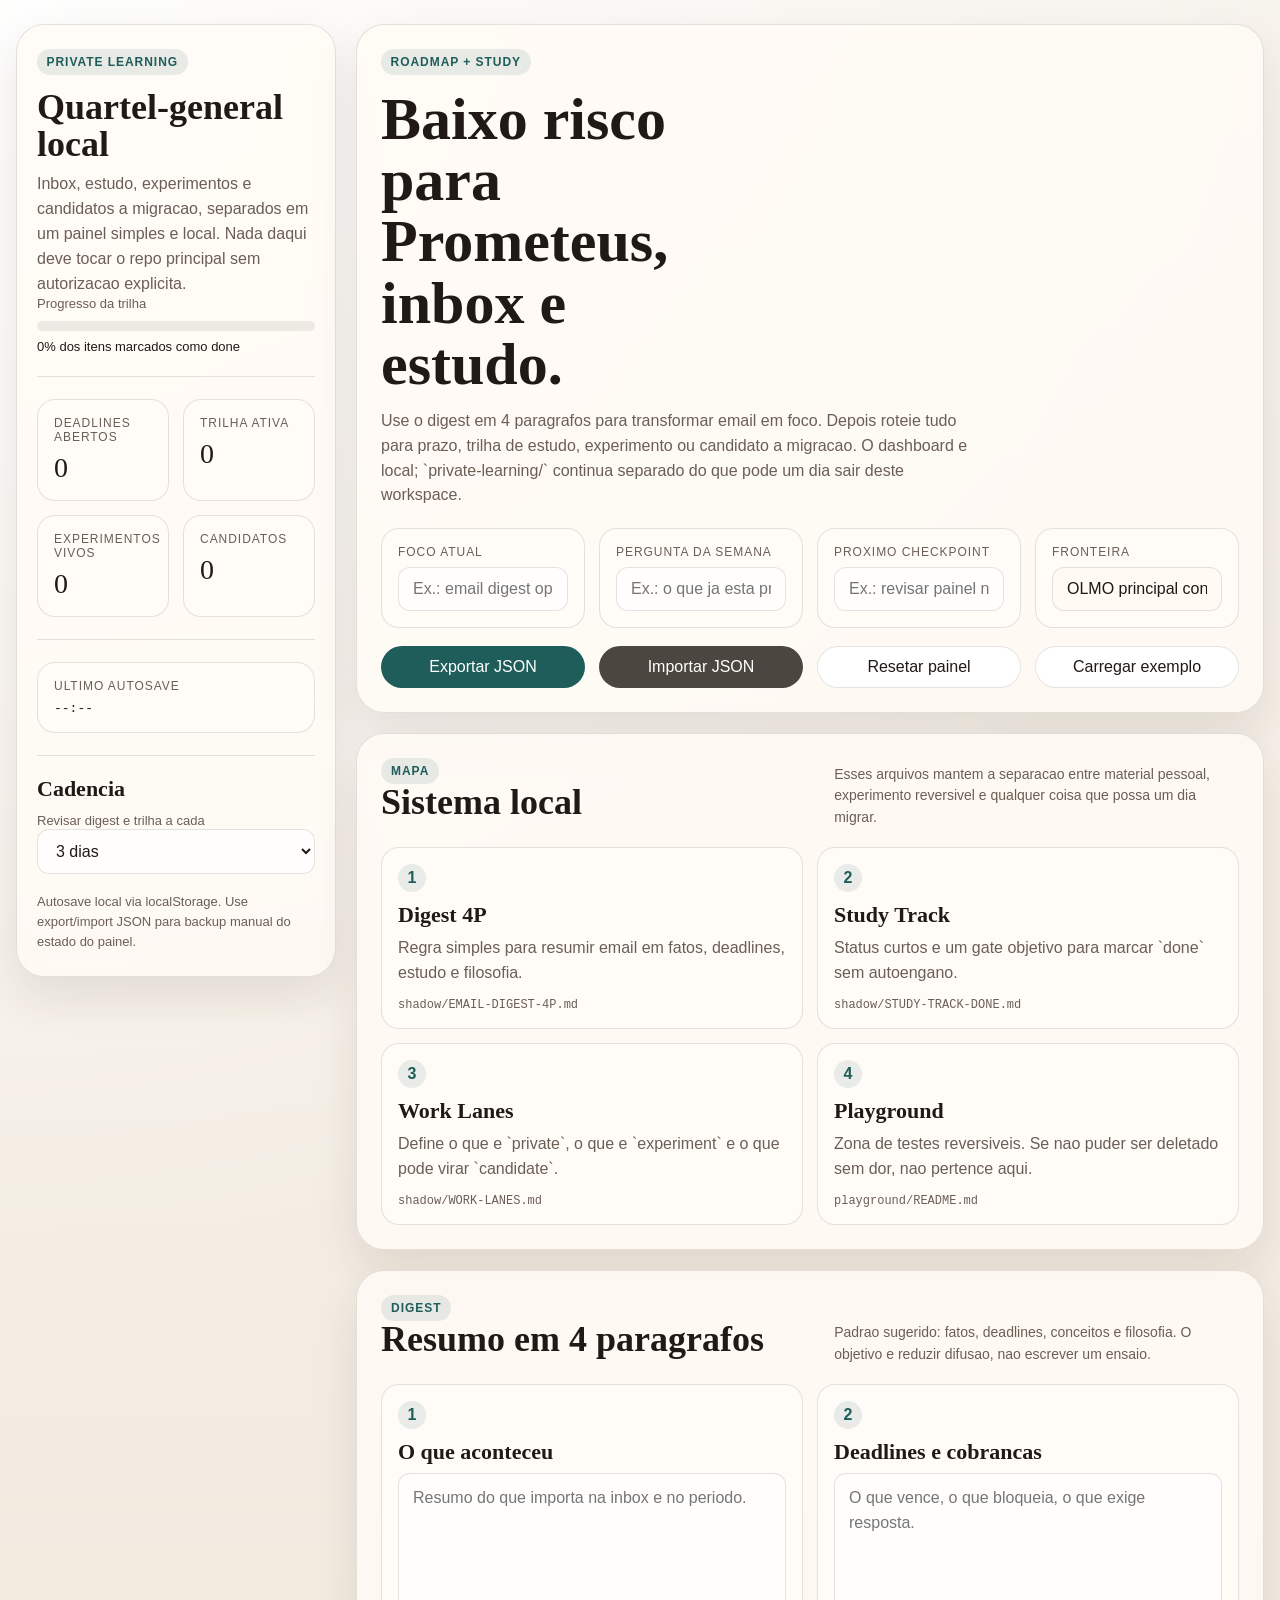
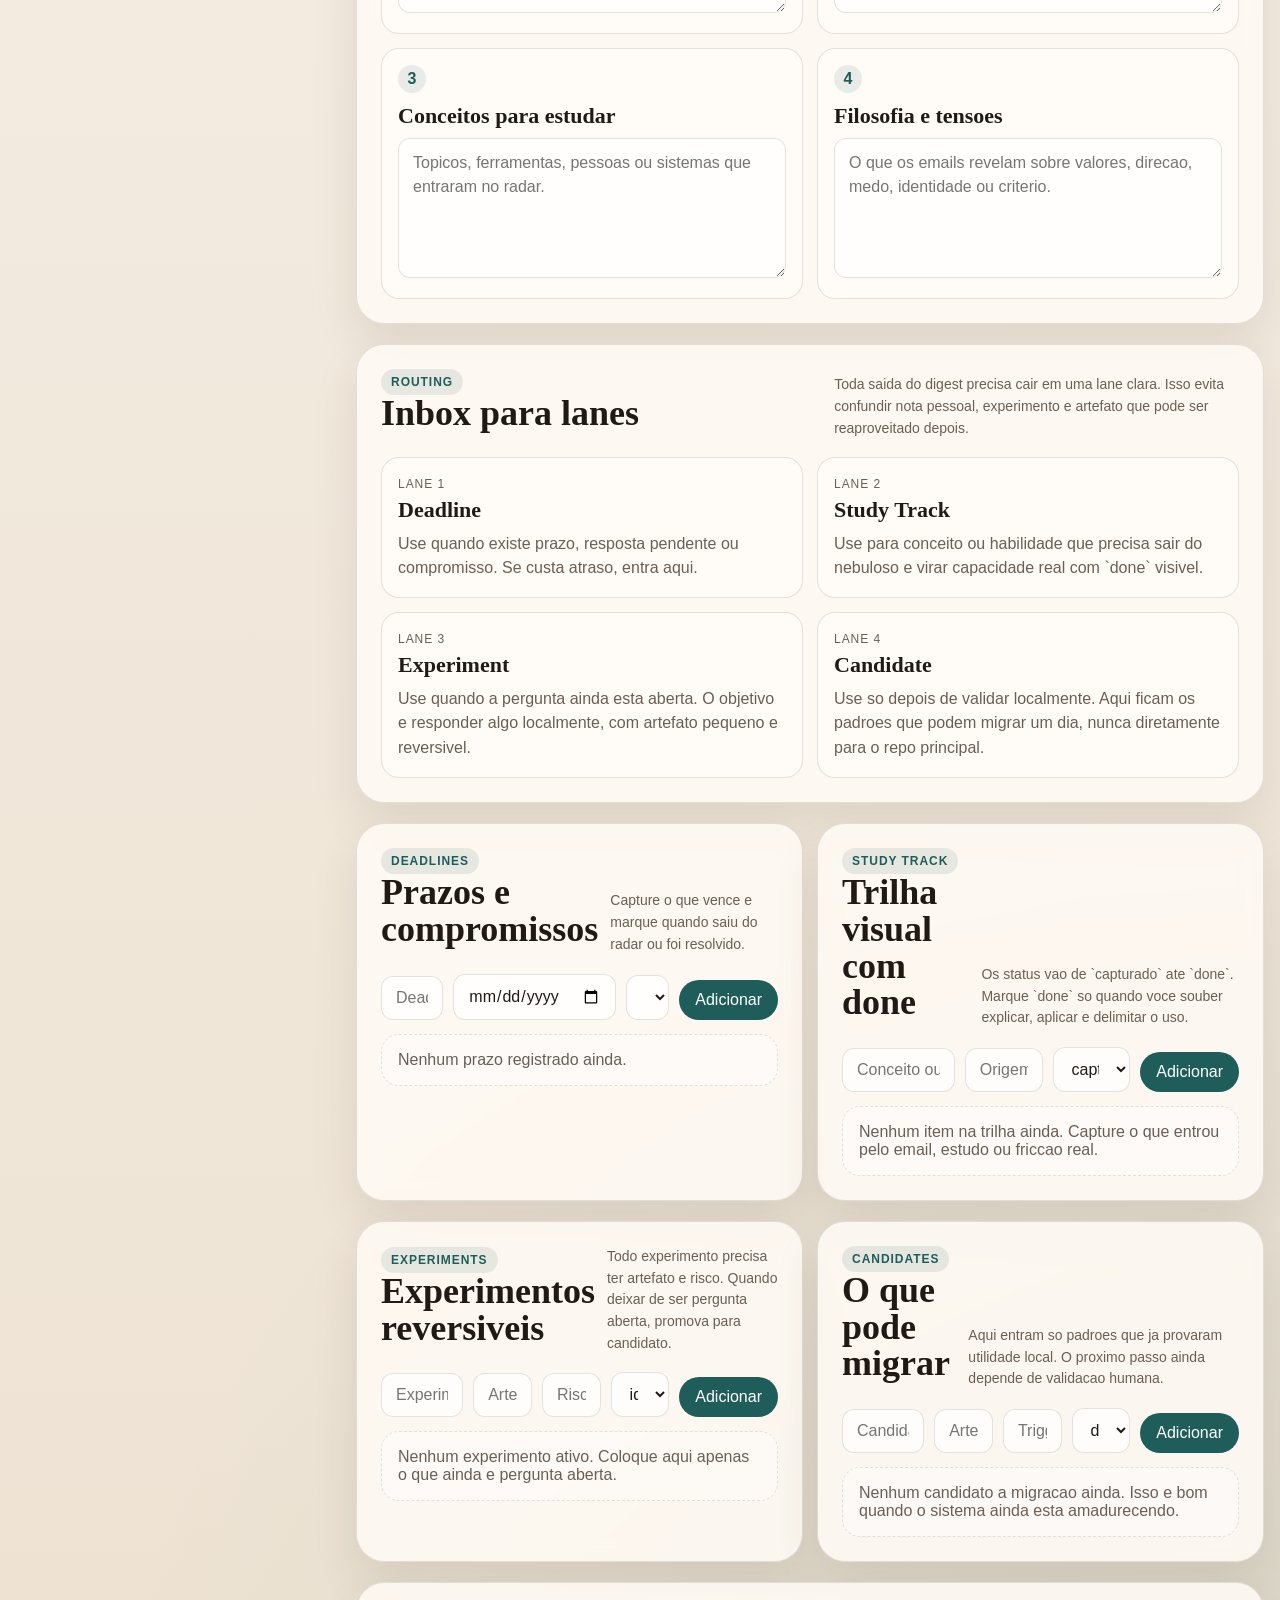
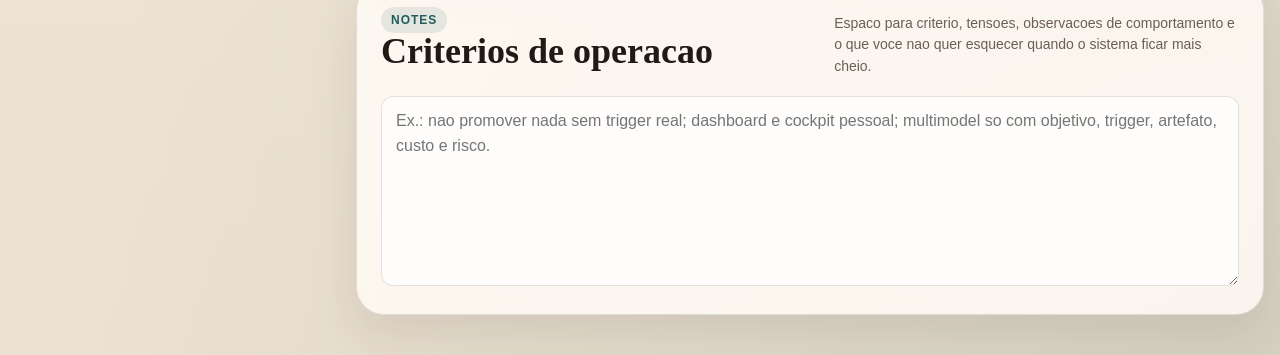
==== commit 01faef41: "Document Prometeus orchestration baseline" ====
--- a/private-learning/dashboard.html
+++ b/private-learning/dashboard.html
@@ -3,7 +3,7 @@
 <head>
   <meta charset="utf-8">
   <meta name="viewport" content="width=device-width, initial-scale=1">
-  <title>OLMO Roadmap HQ</title>
+  <title>open OLMO_PROMETEUS HQ</title>
   <style>
     :root {
       --bg: #f4efe7;
@@ -478,7 +478,7 @@
     <main class="content">
       <section class="panel hero">
         <span class="eyebrow">Roadmap + Study</span>
-        <h1>Baixo risco para roadmap, inbox e estudo.</h1>
+        <h1>Baixo risco para Prometeus, inbox e estudo.</h1>
         <p style="margin-top: 14px; max-width: 66ch;">
           Use o digest em 4 paragrafos para transformar email em foco. Depois roteie tudo para prazo, trilha de estudo, experimento ou candidato a migracao. O dashboard e local; `private-learning/` continua separado do que pode um dia sair deste workspace.
         </p>
@@ -521,23 +521,23 @@
         </div>
 
         <div class="link-grid">
-          <a class="link-card" href="../roadmap/EMAIL-DIGEST-4P.md">
+          <a class="link-card" href="../shadow/EMAIL-DIGEST-4P.md">
             <span class="card-index">1</span>
             <h3>Digest 4P</h3>
             <p>Regra simples para resumir email em fatos, deadlines, estudo e filosofia.</p>
-            <span class="path">roadmap/EMAIL-DIGEST-4P.md</span>
+            <span class="path">shadow/EMAIL-DIGEST-4P.md</span>
           </a>
-          <a class="link-card" href="../roadmap/STUDY-TRACK-DONE.md">
+          <a class="link-card" href="../shadow/STUDY-TRACK-DONE.md">
             <span class="card-index">2</span>
             <h3>Study Track</h3>
             <p>Status curtos e um gate objetivo para marcar `done` sem autoengano.</p>
-            <span class="path">roadmap/STUDY-TRACK-DONE.md</span>
+            <span class="path">shadow/STUDY-TRACK-DONE.md</span>
           </a>
-          <a class="link-card" href="../roadmap/WORK-LANES.md">
+          <a class="link-card" href="../shadow/WORK-LANES.md">
             <span class="card-index">3</span>
             <h3>Work Lanes</h3>
             <p>Define o que e `private`, o que e `experiment` e o que pode virar `candidate`.</p>
-            <span class="path">roadmap/WORK-LANES.md</span>
+            <span class="path">shadow/WORK-LANES.md</span>
           </a>
           <a class="link-card" href="../playground/README.md">
             <span class="card-index">4</span>
@@ -727,7 +727,8 @@
   </div>
 
   <script>
-    const STORAGE_KEY = 'olmo-roadmap-private-learning-v2';
+    const STORAGE_KEY = 'open-olmo-prometeus-private-learning-v2';
+    const LEGACY_STORAGE_KEY = 'olmo-prometeus-private-learning-v2';
 
     const defaultState = {
       focus: '',
@@ -788,7 +789,7 @@
 
     function loadState() {
       try {
-        const raw = localStorage.getItem(STORAGE_KEY);
+        const raw = localStorage.getItem(STORAGE_KEY) || localStorage.getItem(LEGACY_STORAGE_KEY);
         if (!raw) return structuredClone(defaultState);
         return { ...structuredClone(defaultState), ...JSON.parse(raw) };
       } catch {
@@ -830,6 +831,7 @@
     function saveState() {
       state.lastSaved = new Date().toISOString();
       localStorage.setItem(STORAGE_KEY, JSON.stringify(state));
+      localStorage.removeItem(LEGACY_STORAGE_KEY);
       renderStats();
     }
 
@@ -1241,7 +1243,7 @@
         ],
         studyItems: [
           { id: crypto.randomUUID(), title: 'Digest em 4 paragrafos', source: 'email + operacao', status: 'aplicando' },
-          { id: crypto.randomUUID(), title: 'Done gate para trilha de estudo', source: 'roadmap', status: 'em-estudo' },
+          { id: crypto.randomUUID(), title: 'Done gate para trilha de estudo', source: 'shadow', status: 'em-estudo' },
           { id: crypto.randomUUID(), title: 'Separacao entre cockpit e candidato', source: 'governanca local', status: 'capturado' }
         ],
         experiments: [
@@ -1249,8 +1251,8 @@
           { id: crypto.randomUUID(), title: 'Promocao de experimento para candidato', artifact: 'registro no dashboard', risk: 'baixo', status: 'idea' }
         ],
         migrationCandidates: [
-          { id: crypto.randomUUID(), title: 'Framework de digest 4P', artifact: 'roadmap/EMAIL-DIGEST-4P.md', trigger: '3 ciclos uteis seguidos', status: 'draft' },
-          { id: crypto.randomUUID(), title: 'Done gate de estudo', artifact: 'roadmap/STUDY-TRACK-DONE.md', trigger: 'reducao visivel de retrabalho', status: 'validated' }
+          { id: crypto.randomUUID(), title: 'Framework de digest 4P', artifact: 'shadow/EMAIL-DIGEST-4P.md', trigger: '3 ciclos uteis seguidos', status: 'draft' },
+          { id: crypto.randomUUID(), title: 'Done gate de estudo', artifact: 'shadow/STUDY-TRACK-DONE.md', trigger: 'reducao visivel de retrabalho', status: 'validated' }
         ]
       });
 
@@ -1338,3 +1340,5 @@
   </script>
 </body>
 </html>
+
+
